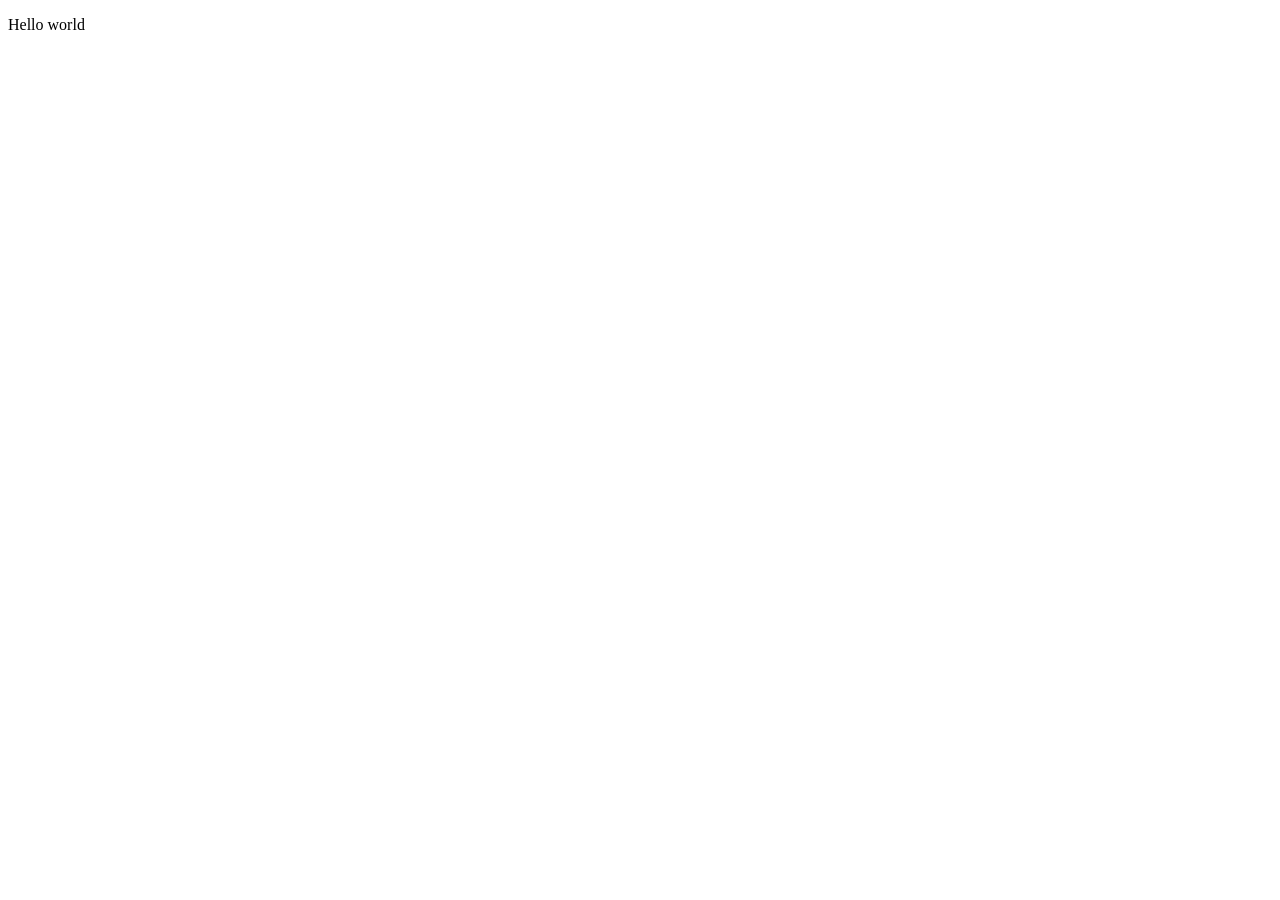
==== index.html @ 6f4a2960 "make index.html" ====
<!DOCTYPE html>
<html lang="en">
<head>
  <meta charset="UTF-8">
  <meta name="viewport" content="width=device-width, initial-scale=1.0">
  <title>Animation Demo</title>
</head>
<body>
  <p> Hello world</p>
</body>
</html>
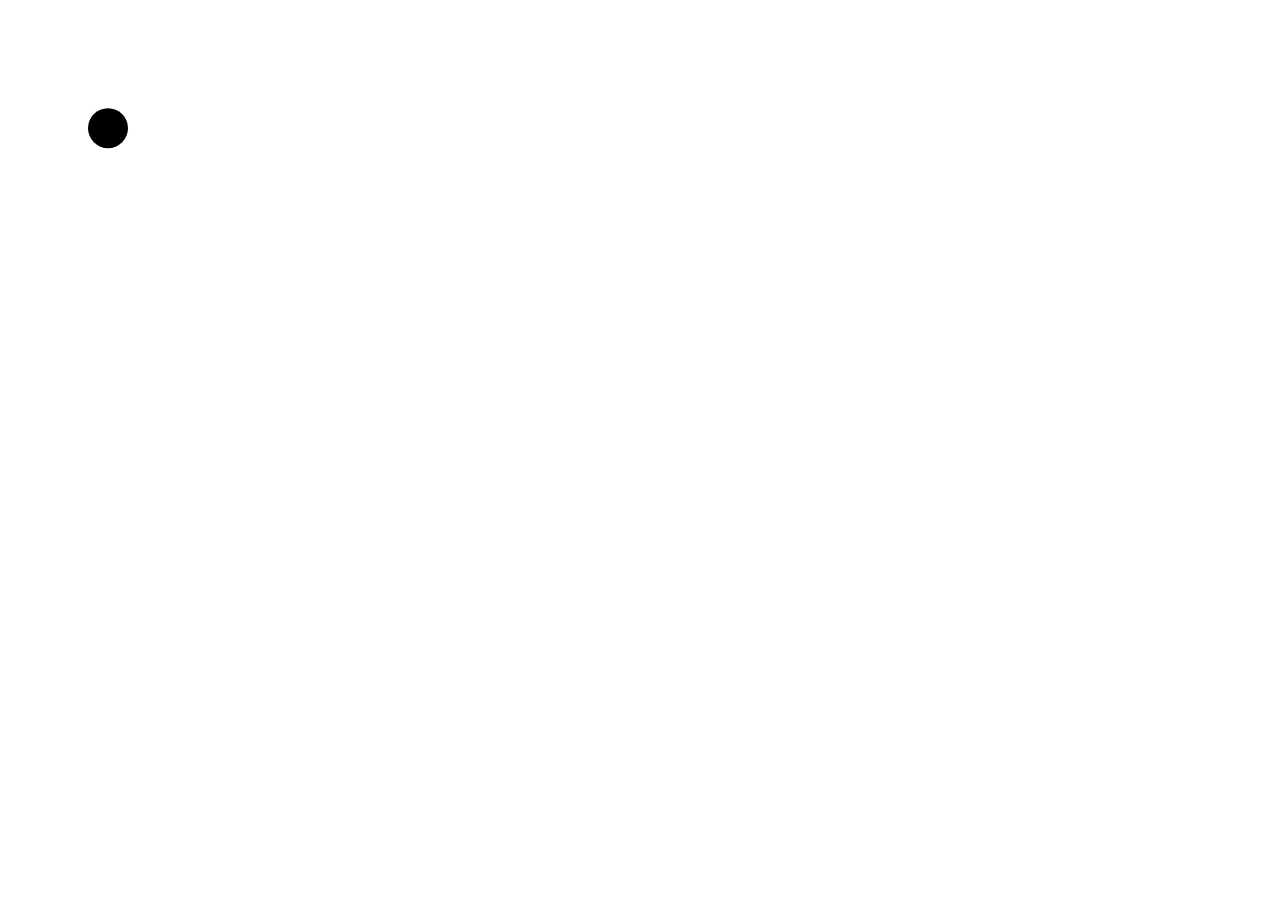
==== commit 13bfc1f4: "gravity test" ====
--- a/index.html
+++ b/index.html
@@ -3,9 +3,11 @@
 <head>
   <meta charset="UTF-8">
   <meta name="viewport" content="width=device-width, initial-scale=1.0">
-  <title>Animation Demo</title>
+  <title>Gravity Simulation</title>
 </head>
+
 <body>
-  <p> Hello world</p>
+  <canvas id="canvas" width="800" height="800"></canvas>
+  <script src="script.js"></script>
 </body>
 </html>
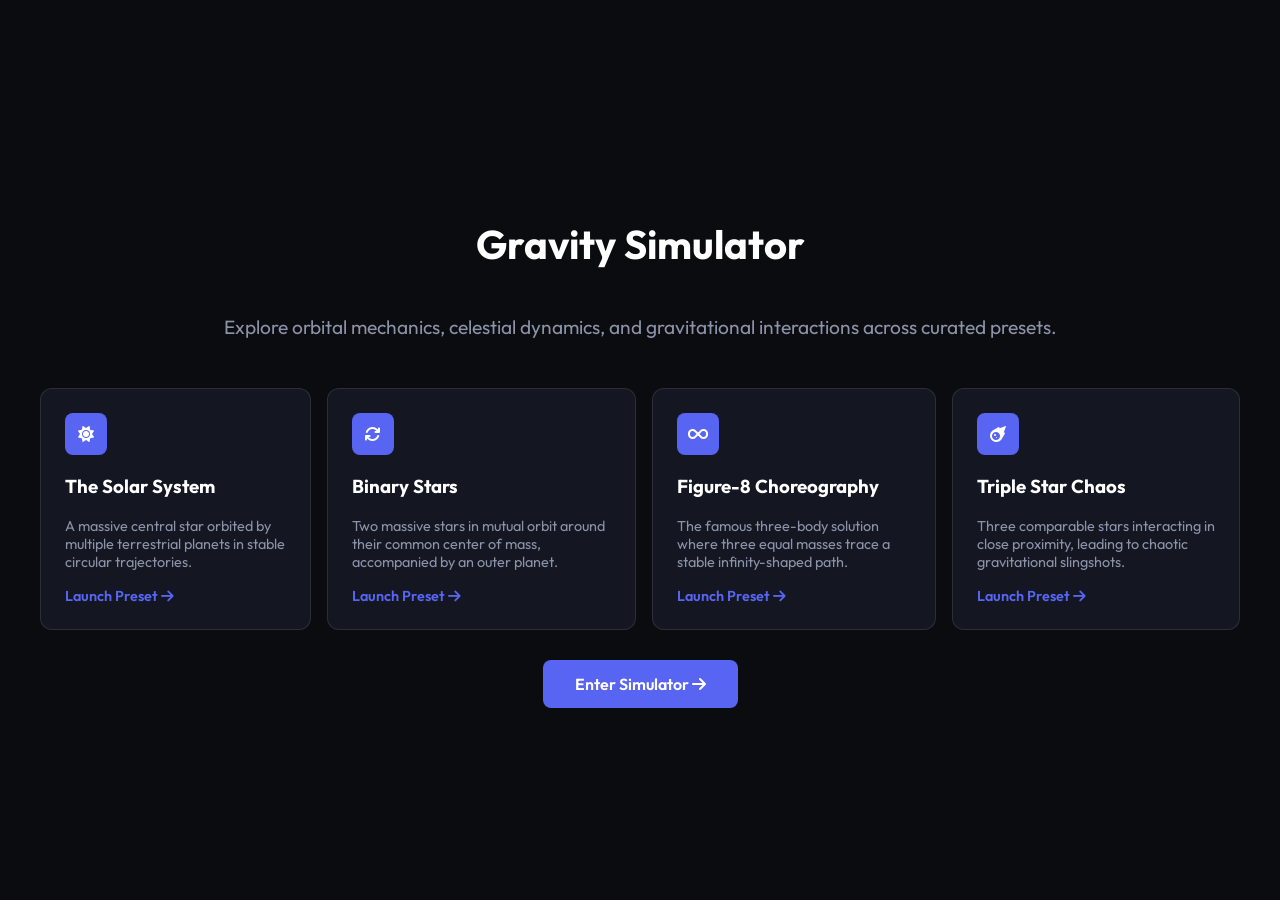
==== commit 009e628d: "add index page" ====
--- a/index.html
+++ b/index.html
@@ -3,11 +3,59 @@
 <head>
   <meta charset="UTF-8">
   <meta name="viewport" content="width=device-width, initial-scale=1.0">
-  <title>Gravity Simulation</title>
+  <title>Gravity Simulator - Presets</title>
+  <link rel="preconnect" href="https://fonts.googleapis.com">
+  <link rel="preconnect" href="https://fonts.gstatic.com" crossorigin>
+  <link href="https://fonts.googleapis.com/css2?family=Outfit:wght@400;600;700&display=swap" rel="stylesheet">
+  <link rel="stylesheet" href="https://cdnjs.cloudflare.com/ajax/libs/font-awesome/6.5.1/css/all.min.css">
+  <link rel="stylesheet" href="css/index.css">
 </head>
+<body>
 
-<body>
-  <canvas id="canvas" width="800" height="800"></canvas>
-  <script src="script.js"></script>
+  <div class="container">
+    <header class="header">
+      <h1>Gravity Simulator</h1>
+      <p>Explore orbital mechanics, celestial dynamics, and gravitational interactions across curated presets.</p>
+    </header>
+
+    <div class="preset-grid">
+
+      <a href="gravity.html?preset=solar-system" class="preset-card">
+        <div class="card-icon"><i class="fa-solid fa-sun"></i></div>
+        <h3>The Solar System</h3>
+        <p>A massive central star orbited by multiple terrestrial planets in stable circular trajectories.</p>
+        <span class="card-btn">Launch Preset <i class="fa-solid fa-arrow-right"></i></span>
+      </a>
+
+      <a href="gravity.html?preset=binary-stars" class="preset-card">
+        <div class="card-icon"><i class="fa-solid fa-arrows-rotate"></i></div>
+        <h3>Binary Stars</h3>
+        <p>Two massive stars in mutual orbit around their common center of mass, accompanied by an outer planet.</p>
+        <span class="card-btn">Launch Preset <i class="fa-solid fa-arrow-right"></i></span>
+      </a>
+
+      <a href="gravity.html?preset=figure-eight" class="preset-card">
+        <div class="card-icon"><i class="fa-solid fa-infinity"></i></div>
+        <h3>Figure-8 Choreography</h3>
+        <p>The famous three-body solution where three equal masses trace a stable infinity-shaped path.</p>
+        <span class="card-btn">Launch Preset <i class="fa-solid fa-arrow-right"></i></span>
+      </a>
+
+      <a href="gravity.html?preset=chaos" class="preset-card">
+        <div class="card-icon"><i class="fa-solid fa-meteor"></i></div>
+        <h3>Triple Star Chaos</h3>
+        <p>Three comparable stars interacting in close proximity, leading to chaotic gravitational slingshots.</p>
+        <span class="card-btn">Launch Preset <i class="fa-solid fa-arrow-right"></i></span>
+      </a>
+
+    </div>
+
+    <div class="sim">
+      <a href="gravity.html">
+        Enter Simulator <i class="fa-solid fa-arrow-right"></i>
+      </a>
+    </div>
+  </div>
+
 </body>
 </html>
--- a/css/index.css
+++ b/css/index.css
@@ -0,0 +1,80 @@
+body {
+  background: #0b0c10;
+  color: #ffffff;
+  font-family: 'Outfit', sans-serif;
+  margin: 0;
+  min-height: 100vh;
+  display: flex;
+}
+
+.container {
+  max-width: 1200px;
+  margin:auto;
+  padding: 30px 20px;
+  text-align: center;
+  display: flex;
+  flex-direction: column;
+  gap: 30px;
+}
+
+.header {
+  display: flex;
+  flex-direction: column;
+  align-items: center;
+}
+
+.header h1 {
+  font-size: 2.5rem;
+}
+.header p {
+  font-size: 1.2rem;
+  color: #8c93a8;
+}
+
+.preset-grid {
+  display: flex;
+  flex-direction: row;
+  gap: 1rem;
+}
+
+.preset-card {
+  background: #141722;
+  border: 1px solid rgba(255, 255, 255, 0.1);
+  border-radius: 12px;
+  padding: 24px;
+  text-decoration: none;
+  text-align: left;
+  color: #ffffff;
+}
+
+.card-icon {
+  width: 42px;
+  height: 42px;
+  background: #5865f2;
+  text-align: center;
+  line-height: 42px;
+  border-radius: 8px;
+  margin-bottom: 16px;
+}
+
+.preset-card p {
+  color: #8c93a8;
+  font-size: 0.9rem;
+}
+
+.card-btn {
+  color: #5865f2;
+  font-weight: 600;
+  font-size: 0.9rem;
+}
+
+
+.sim a {
+  display: inline-block;
+  background: #5865f2;
+  color: #ffffff;
+  text-decoration: none;
+  padding: 14px 32px;
+  border-radius: 8px;
+  font-weight: 600;
+}
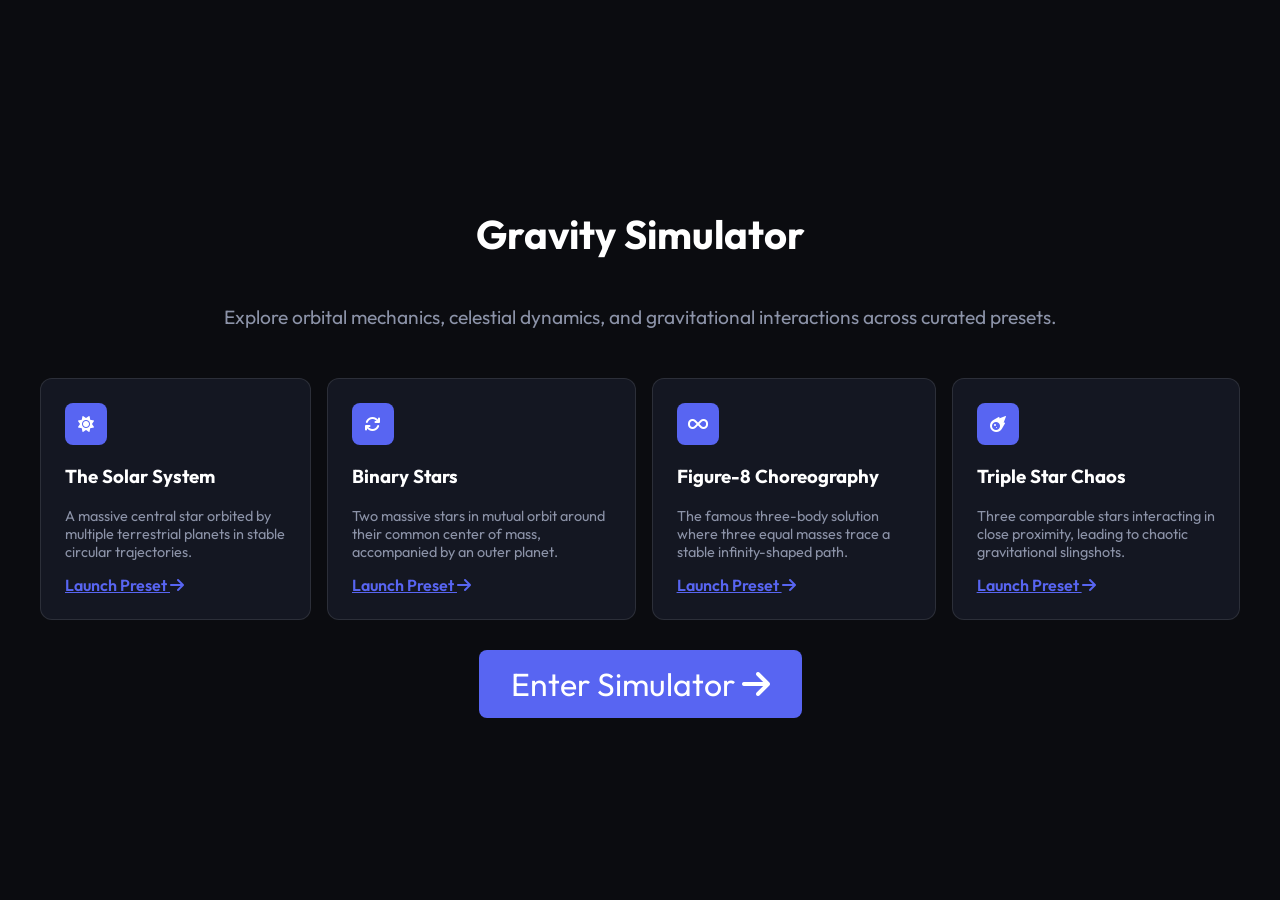
==== commit 4ff0a37b: "add icon" ====
--- a/index.html
+++ b/index.html
@@ -9,6 +9,7 @@
   <link href="https://fonts.googleapis.com/css2?family=Outfit:wght@400;600;700&display=swap" rel="stylesheet">
   <link rel="stylesheet" href="https://cdnjs.cloudflare.com/ajax/libs/font-awesome/6.5.1/css/all.min.css">
   <link rel="stylesheet" href="css/index.css">
+  <link rel="icon" type="image/x-icon" href="assets/global.png">
 </head>
 <body>
 
--- a/css/index.css
+++ b/css/index.css
@@ -65,7 +65,8 @@
 .card-btn {
   color: #5865f2;
   font-weight: 600;
-  font-size: 0.9rem;
+  font-size: 1rem;
+  text-decoration: underline;
 }
 
 
@@ -74,7 +75,8 @@
   background: #5865f2;
   color: #ffffff;
   text-decoration: none;
+  font-size: 2rem;
   padding: 14px 32px;
   border-radius: 8px;
-  font-weight: 600;
+  font-weight: 400;
 }
